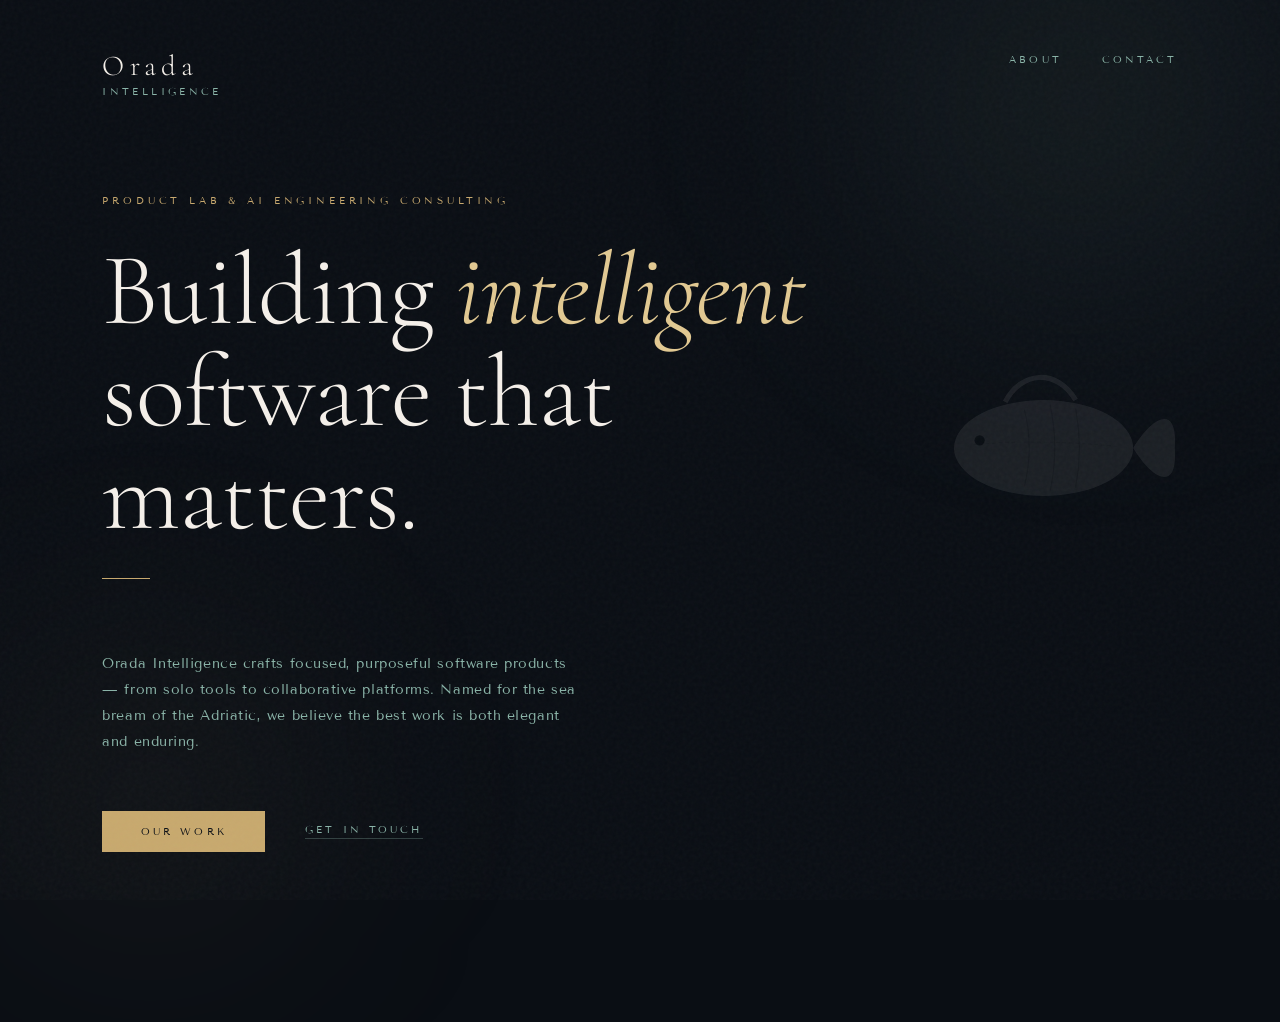
==== docs/index.html @ 45f2043a "first Orada homepage." ====
<!DOCTYPE html>
<html lang="en">
<head>
  <meta charset="UTF-8">
  <meta name="viewport" content="width=device-width, initial-scale=1.0">
  <title>Orada Intelligence</title>
  <link href="https://fonts.googleapis.com/css2?family=Cormorant+Garamond:ital,wght@0,300;0,400;1,300&family=Tenor+Sans&display=swap" rel="stylesheet">
  <style>
    *, *::before, *::after { margin: 0; padding: 0; box-sizing: border-box; }

    :root {
      --deep:   #0a0e14;
      --ink:    #111820;
      --slate:  #1c2733;
      --gold:   #c8a96e;
      --gold-lt:#e2c992;
      --foam:   #d4e8e1;
      --mist:   #8ab4a8;
      --white:  #f5f0ea;
    }

    html, body {
      height: 100%;
      background: var(--deep);
      color: var(--white);
      font-family: 'Tenor Sans', sans-serif;
      overflow-x: hidden;
    }

    body::before {
      content: '';
      position: fixed; inset: 0;
      background-image: url("data:image/svg+xml,%3Csvg viewBox='0 0 256 256' xmlns='http://www.w3.org/2000/svg'%3E%3Cfilter id='n'%3E%3CfeTurbulence type='fractalNoise' baseFrequency='0.9' numOctaves='4' stitchTiles='stitch'/%3E%3C/filter%3E%3Crect width='100%25' height='100%25' filter='url(%23n)' opacity='1'/%3E%3C/svg%3E");
      opacity: 0.035;
      pointer-events: none;
      z-index: 999;
    }

    .ambient {
      position: fixed;
      border-radius: 50%;
      filter: blur(120px);
      pointer-events: none;
      z-index: 0;
    }
    .ambient-1 {
      width: 600px; height: 600px;
      background: radial-gradient(circle, rgba(139,180,168,0.12) 0%, transparent 70%);
      top: -200px; right: -100px;
      animation: drift1 18s ease-in-out infinite alternate;
    }
    .ambient-2 {
      width: 500px; height: 500px;
      background: radial-gradient(circle, rgba(200,169,110,0.08) 0%, transparent 70%);
      bottom: -150px; left: -100px;
      animation: drift2 22s ease-in-out infinite alternate;
    }
    @keyframes drift1 { from { transform: translate(0,0); } to { transform: translate(-60px, 80px); } }
    @keyframes drift2 { from { transform: translate(0,0); } to { transform: translate(80px,-60px); } }

    main {
      position: relative;
      z-index: 1;
      min-height: 100vh;
      display: grid;
      grid-template-rows: auto 1fr auto;
      padding: 0 clamp(2rem, 8vw, 8rem);
    }

    header {
      padding: 3rem 0 0;
      display: flex;
      justify-content: space-between;
      align-items: flex-start;
      opacity: 0;
      animation: fadeUp 1s ease 0.2s forwards;
    }

    .logo { display: flex; flex-direction: column; gap: 2px; }
    .logo-name {
      font-family: 'Cormorant Garamond', serif;
      font-weight: 300;
      font-size: clamp(1.4rem, 2.5vw, 1.8rem);
      letter-spacing: 0.18em;
      color: var(--white);
    }
    .logo-sub {
      font-size: 0.6rem;
      letter-spacing: 0.35em;
      text-transform: uppercase;
      color: var(--mist);
    }

    .nav { display: flex; gap: 2.5rem; align-items: center; padding-top: 0.3rem; }
    .nav a {
      font-size: 0.65rem;
      letter-spacing: 0.3em;
      text-transform: uppercase;
      color: var(--mist);
      text-decoration: none;
      transition: color 0.3s;
    }
    .nav a:hover { color: var(--gold-lt); }

    .hero {
      display: flex;
      flex-direction: column;
      justify-content: center;
      padding: 6rem 0 4rem;
      max-width: 820px;
    }

    .eyebrow {
      font-size: 0.6rem;
      letter-spacing: 0.4em;
      text-transform: uppercase;
      color: var(--gold);
      margin-bottom: 2rem;
      opacity: 0;
      animation: fadeUp 1s ease 0.5s forwards;
    }

    h1 {
      font-family: 'Cormorant Garamond', serif;
      font-weight: 300;
      font-size: clamp(3.5rem, 8vw, 7rem);
      line-height: 1.0;
      letter-spacing: -0.01em;
      color: var(--white);
      opacity: 0;
      animation: fadeUp 1s ease 0.7s forwards;
    }
    h1 em { font-style: italic; color: var(--gold-lt); }

    .hero-body {
      margin-top: 2.5rem;
      max-width: 480px;
      font-size: 0.85rem;
      line-height: 1.9;
      letter-spacing: 0.04em;
      color: var(--mist);
      opacity: 0;
      animation: fadeUp 1s ease 0.95s forwards;
    }

    .cta-row {
      margin-top: 3.5rem;
      display: flex;
      align-items: center;
      gap: 2.5rem;
      opacity: 0;
      animation: fadeUp 1s ease 1.15s forwards;
    }

    .btn-primary {
      display: inline-block;
      padding: 0.9rem 2.4rem;
      background: var(--gold);
      color: var(--deep);
      font-family: 'Tenor Sans', sans-serif;
      font-size: 0.65rem;
      letter-spacing: 0.3em;
      text-transform: uppercase;
      text-decoration: none;
      transition: background 0.3s, transform 0.3s;
    }
    .btn-primary:hover { background: var(--gold-lt); transform: translateY(-2px); }

    .btn-ghost {
      font-size: 0.65rem;
      letter-spacing: 0.3em;
      text-transform: uppercase;
      color: var(--mist);
      text-decoration: none;
      border-bottom: 1px solid rgba(138,180,168,0.3);
      padding-bottom: 2px;
      transition: color 0.3s, border-color 0.3s;
    }
    .btn-ghost:hover { color: var(--foam); border-color: var(--foam); }

    .fish-mark {
      position: absolute;
      right: clamp(2rem, 8vw, 8rem);
      top: 50%;
      transform: translateY(-50%);
      opacity: 0;
      animation: fadeIn 2s ease 1.4s forwards;
    }
    .fish-mark svg { width: clamp(180px, 20vw, 320px); opacity: 0.07; }

    .rule {
      width: 48px; height: 1px;
      background: var(--gold);
      margin: 2rem 0;
      opacity: 0;
      animation: expandRule 1s ease 0.9s forwards;
    }
    @keyframes expandRule {
      from { width: 0; opacity: 0; }
      to   { width: 48px; opacity: 1; }
    }

    footer {
      padding: 2.5rem 0 3rem;
      display: flex;
      justify-content: space-between;
      align-items: center;
      border-top: 1px solid rgba(255,255,255,0.06);
      opacity: 0;
      animation: fadeUp 1s ease 1.4s forwards;
    }
    .footer-left {
      font-size: 0.6rem;
      letter-spacing: 0.25em;
      color: rgba(138,180,168,0.4);
      text-transform: uppercase;
    }
    .footer-right {
      font-family: 'Cormorant Garamond', serif;
      font-style: italic;
      font-size: 0.85rem;
      color: rgba(138,180,168,0.35);
      letter-spacing: 0.05em;
    }

    @keyframes fadeUp {
      from { opacity: 0; transform: translateY(24px); }
      to   { opacity: 1; transform: translateY(0); }
    }
    @keyframes fadeIn {
      from { opacity: 0; }
      to   { opacity: 1; }
    }

    @media (max-width: 640px) {
      .nav { display: none; }
      .fish-mark { display: none; }
      .cta-row { flex-direction: column; align-items: flex-start; gap: 1.5rem; }
      footer { flex-direction: column; gap: 0.75rem; text-align: center; }
    }
  </style>
</head>
<body>

  <div class="ambient ambient-1"></div>
  <div class="ambient ambient-2"></div>

  <div class="fish-mark">
    <svg viewBox="0 0 400 300" fill="none" xmlns="http://www.w3.org/2000/svg">
      <ellipse cx="190" cy="150" rx="140" ry="75" fill="white"/>
      <path d="M330 150 C360 100 400 80 395 150 C400 220 360 200 330 150Z" fill="white"/>
      <path d="M130 78 C155 30 210 25 240 75" stroke="white" stroke-width="8" fill="none"/>
      <path d="M170 155 C155 185 140 200 125 190 C140 175 150 165 170 155Z" fill="white"/>
      <circle cx="90" cy="138" r="16" fill="white"/>
      <circle cx="90" cy="138" r="8" fill="#0a0e14"/>
      <path d="M52 152 C60 158 68 156 72 150" stroke="white" stroke-width="4" fill="none" stroke-linecap="round"/>
      <path d="M160 90 Q175 150 160 210" stroke="#0a0e14" stroke-width="2" fill="none" opacity="0.3"/>
      <path d="M200 82 Q215 150 200 218" stroke="#0a0e14" stroke-width="2" fill="none" opacity="0.3"/>
      <path d="M240 88 Q252 150 240 212" stroke="#0a0e14" stroke-width="2" fill="none" opacity="0.3"/>
      <path d="M80 145 Q180 135 310 148" stroke="#0a0e14" stroke-width="2" fill="none" opacity="0.2" stroke-dasharray="6 4"/>
    </svg>
  </div>

  <main>
    <header>
      <div class="logo">
        <span class="logo-name">Orada</span>
        <span class="logo-sub">Intelligence</span>
      </div>
      <nav class="nav">
        <a href="#">About</a>
        <a href="#">Contact</a>
      </nav>
    </header>

    <section class="hero">
      <p class="eyebrow">Product Lab & AI engineering consulting</p>
      <h1>Building <em>intelligent</em><br>software that matters.</h1>
      <div class="rule"></div>
      <p class="hero-body">
        Orada Intelligence crafts focused, purposeful software products — from solo tools to collaborative platforms. Named for the sea bream of the Adriatic, we believe the best work is both elegant and enduring.
      </p>
      <div class="cta-row">
        <a href="#" class="btn-primary">Our Work</a>
        <a href="#" class="btn-ghost">Get in touch</a>
      </div>
    </section>

    <footer>
      <span class="footer-left">&copy; 2026 Orada Intelligence LLC &mdash; All rights reserved</span>
      <span class="footer-right">Orada &mdash; The best fish in the Adriatic</span>
    </footer>
  </main>

</body>
</html>
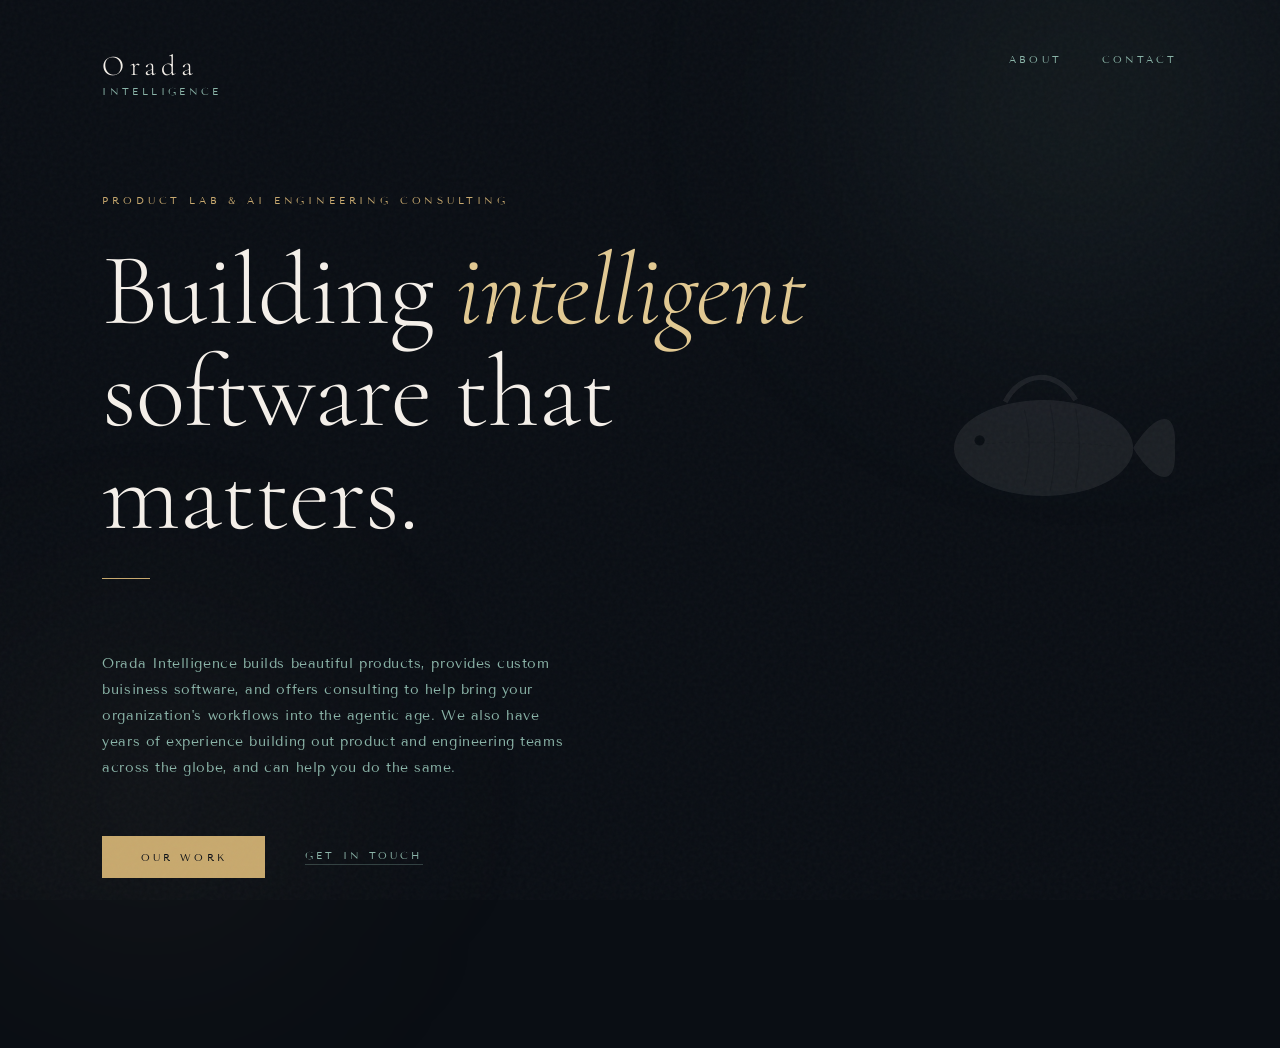
==== commit 94cd183e: "updated homepage." ====
--- a/docs/index.html
+++ b/docs/index.html
@@ -278,11 +278,12 @@
       <h1>Building <em>intelligent</em><br>software that matters.</h1>
       <div class="rule"></div>
       <p class="hero-body">
-        Orada Intelligence crafts focused, purposeful software products — from solo tools to collaborative platforms. Named for the sea bream of the Adriatic, we believe the best work is both elegant and enduring.
+        Orada Intelligence builds beautiful products, provides custom buisiness software, and offers consulting to help bring your organization's workflows into the agentic age. 
+        We also have years of experience building out product and engineering teams across the globe, and can help you do the same.
       </p>
       <div class="cta-row">
         <a href="#" class="btn-primary">Our Work</a>
-        <a href="#" class="btn-ghost">Get in touch</a>
+        <a href="mailto:info@oradaintelligence.com" class="btn-ghost">Get in touch</a>
       </div>
     </section>
 
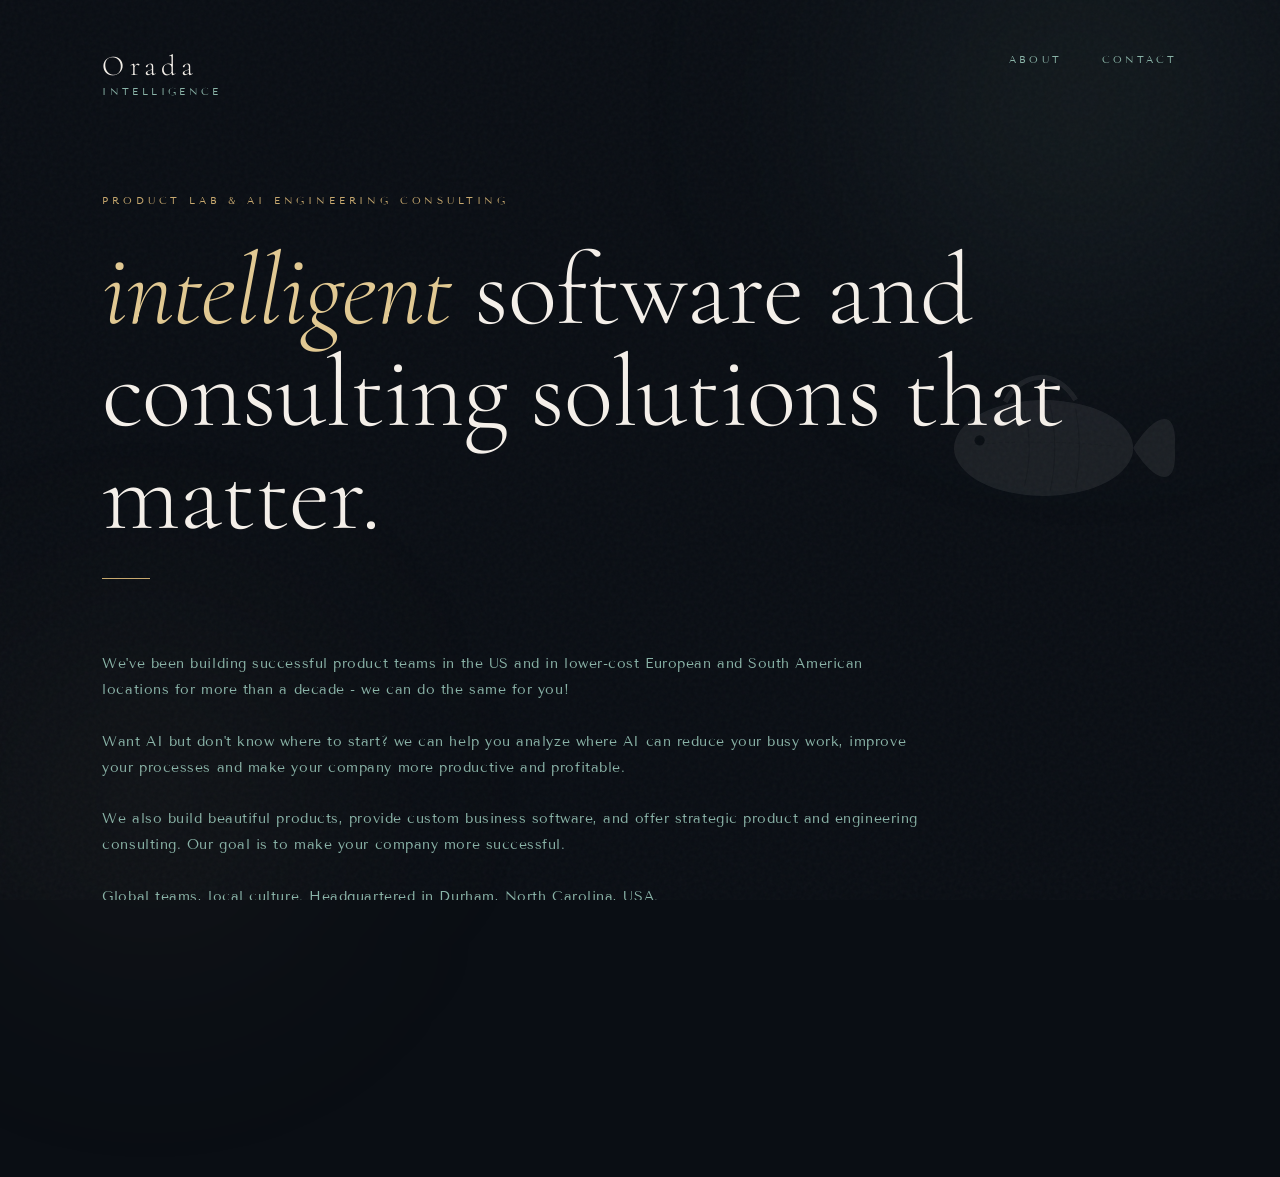
==== commit 0c7e0f53: "a few updates to the main page" ====
--- a/docs/index.html
+++ b/docs/index.html
@@ -5,240 +5,7 @@
   <meta name="viewport" content="width=device-width, initial-scale=1.0">
   <title>Orada Intelligence</title>
   <link href="https://fonts.googleapis.com/css2?family=Cormorant+Garamond:ital,wght@0,300;0,400;1,300&family=Tenor+Sans&display=swap" rel="stylesheet">
-  <style>
-    *, *::before, *::after { margin: 0; padding: 0; box-sizing: border-box; }
-
-    :root {
-      --deep:   #0a0e14;
-      --ink:    #111820;
-      --slate:  #1c2733;
-      --gold:   #c8a96e;
-      --gold-lt:#e2c992;
-      --foam:   #d4e8e1;
-      --mist:   #8ab4a8;
-      --white:  #f5f0ea;
-    }
-
-    html, body {
-      height: 100%;
-      background: var(--deep);
-      color: var(--white);
-      font-family: 'Tenor Sans', sans-serif;
-      overflow-x: hidden;
-    }
-
-    body::before {
-      content: '';
-      position: fixed; inset: 0;
-      background-image: url("data:image/svg+xml,%3Csvg viewBox='0 0 256 256' xmlns='http://www.w3.org/2000/svg'%3E%3Cfilter id='n'%3E%3CfeTurbulence type='fractalNoise' baseFrequency='0.9' numOctaves='4' stitchTiles='stitch'/%3E%3C/filter%3E%3Crect width='100%25' height='100%25' filter='url(%23n)' opacity='1'/%3E%3C/svg%3E");
-      opacity: 0.035;
-      pointer-events: none;
-      z-index: 999;
-    }
-
-    .ambient {
-      position: fixed;
-      border-radius: 50%;
-      filter: blur(120px);
-      pointer-events: none;
-      z-index: 0;
-    }
-    .ambient-1 {
-      width: 600px; height: 600px;
-      background: radial-gradient(circle, rgba(139,180,168,0.12) 0%, transparent 70%);
-      top: -200px; right: -100px;
-      animation: drift1 18s ease-in-out infinite alternate;
-    }
-    .ambient-2 {
-      width: 500px; height: 500px;
-      background: radial-gradient(circle, rgba(200,169,110,0.08) 0%, transparent 70%);
-      bottom: -150px; left: -100px;
-      animation: drift2 22s ease-in-out infinite alternate;
-    }
-    @keyframes drift1 { from { transform: translate(0,0); } to { transform: translate(-60px, 80px); } }
-    @keyframes drift2 { from { transform: translate(0,0); } to { transform: translate(80px,-60px); } }
-
-    main {
-      position: relative;
-      z-index: 1;
-      min-height: 100vh;
-      display: grid;
-      grid-template-rows: auto 1fr auto;
-      padding: 0 clamp(2rem, 8vw, 8rem);
-    }
-
-    header {
-      padding: 3rem 0 0;
-      display: flex;
-      justify-content: space-between;
-      align-items: flex-start;
-      opacity: 0;
-      animation: fadeUp 1s ease 0.2s forwards;
-    }
-
-    .logo { display: flex; flex-direction: column; gap: 2px; }
-    .logo-name {
-      font-family: 'Cormorant Garamond', serif;
-      font-weight: 300;
-      font-size: clamp(1.4rem, 2.5vw, 1.8rem);
-      letter-spacing: 0.18em;
-      color: var(--white);
-    }
-    .logo-sub {
-      font-size: 0.6rem;
-      letter-spacing: 0.35em;
-      text-transform: uppercase;
-      color: var(--mist);
-    }
-
-    .nav { display: flex; gap: 2.5rem; align-items: center; padding-top: 0.3rem; }
-    .nav a {
-      font-size: 0.65rem;
-      letter-spacing: 0.3em;
-      text-transform: uppercase;
-      color: var(--mist);
-      text-decoration: none;
-      transition: color 0.3s;
-    }
-    .nav a:hover { color: var(--gold-lt); }
-
-    .hero {
-      display: flex;
-      flex-direction: column;
-      justify-content: center;
-      padding: 6rem 0 4rem;
-      max-width: 820px;
-    }
-
-    .eyebrow {
-      font-size: 0.6rem;
-      letter-spacing: 0.4em;
-      text-transform: uppercase;
-      color: var(--gold);
-      margin-bottom: 2rem;
-      opacity: 0;
-      animation: fadeUp 1s ease 0.5s forwards;
-    }
-
-    h1 {
-      font-family: 'Cormorant Garamond', serif;
-      font-weight: 300;
-      font-size: clamp(3.5rem, 8vw, 7rem);
-      line-height: 1.0;
-      letter-spacing: -0.01em;
-      color: var(--white);
-      opacity: 0;
-      animation: fadeUp 1s ease 0.7s forwards;
-    }
-    h1 em { font-style: italic; color: var(--gold-lt); }
-
-    .hero-body {
-      margin-top: 2.5rem;
-      max-width: 480px;
-      font-size: 0.85rem;
-      line-height: 1.9;
-      letter-spacing: 0.04em;
-      color: var(--mist);
-      opacity: 0;
-      animation: fadeUp 1s ease 0.95s forwards;
-    }
-
-    .cta-row {
-      margin-top: 3.5rem;
-      display: flex;
-      align-items: center;
-      gap: 2.5rem;
-      opacity: 0;
-      animation: fadeUp 1s ease 1.15s forwards;
-    }
-
-    .btn-primary {
-      display: inline-block;
-      padding: 0.9rem 2.4rem;
-      background: var(--gold);
-      color: var(--deep);
-      font-family: 'Tenor Sans', sans-serif;
-      font-size: 0.65rem;
-      letter-spacing: 0.3em;
-      text-transform: uppercase;
-      text-decoration: none;
-      transition: background 0.3s, transform 0.3s;
-    }
-    .btn-primary:hover { background: var(--gold-lt); transform: translateY(-2px); }
-
-    .btn-ghost {
-      font-size: 0.65rem;
-      letter-spacing: 0.3em;
-      text-transform: uppercase;
-      color: var(--mist);
-      text-decoration: none;
-      border-bottom: 1px solid rgba(138,180,168,0.3);
-      padding-bottom: 2px;
-      transition: color 0.3s, border-color 0.3s;
-    }
-    .btn-ghost:hover { color: var(--foam); border-color: var(--foam); }
-
-    .fish-mark {
-      position: absolute;
-      right: clamp(2rem, 8vw, 8rem);
-      top: 50%;
-      transform: translateY(-50%);
-      opacity: 0;
-      animation: fadeIn 2s ease 1.4s forwards;
-    }
-    .fish-mark svg { width: clamp(180px, 20vw, 320px); opacity: 0.07; }
-
-    .rule {
-      width: 48px; height: 1px;
-      background: var(--gold);
-      margin: 2rem 0;
-      opacity: 0;
-      animation: expandRule 1s ease 0.9s forwards;
-    }
-    @keyframes expandRule {
-      from { width: 0; opacity: 0; }
-      to   { width: 48px; opacity: 1; }
-    }
-
-    footer {
-      padding: 2.5rem 0 3rem;
-      display: flex;
-      justify-content: space-between;
-      align-items: center;
-      border-top: 1px solid rgba(255,255,255,0.06);
-      opacity: 0;
-      animation: fadeUp 1s ease 1.4s forwards;
-    }
-    .footer-left {
-      font-size: 0.6rem;
-      letter-spacing: 0.25em;
-      color: rgba(138,180,168,0.4);
-      text-transform: uppercase;
-    }
-    .footer-right {
-      font-family: 'Cormorant Garamond', serif;
-      font-style: italic;
-      font-size: 0.85rem;
-      color: rgba(138,180,168,0.35);
-      letter-spacing: 0.05em;
-    }
-
-    @keyframes fadeUp {
-      from { opacity: 0; transform: translateY(24px); }
-      to   { opacity: 1; transform: translateY(0); }
-    }
-    @keyframes fadeIn {
-      from { opacity: 0; }
-      to   { opacity: 1; }
-    }
-
-    @media (max-width: 640px) {
-      .nav { display: none; }
-      .fish-mark { display: none; }
-      .cta-row { flex-direction: column; align-items: flex-start; gap: 1.5rem; }
-      footer { flex-direction: column; gap: 0.75rem; text-align: center; }
-    }
-  </style>
+  <link rel="stylesheet" href="styles.css">
 </head>
 <body>
 
@@ -275,15 +42,26 @@
 
     <section class="hero">
       <p class="eyebrow">Product Lab & AI engineering consulting</p>
-      <h1>Building <em>intelligent</em><br>software that matters.</h1>
+      <h1><em>intelligent</em> software and consulting solutions that matter.</h1>
       <div class="rule"></div>
       <p class="hero-body">
-        Orada Intelligence builds beautiful products, provides custom buisiness software, and offers consulting to help bring your organization's workflows into the agentic age. 
-        We also have years of experience building out product and engineering teams across the globe, and can help you do the same.
+        We've been building successful product teams in the US and in lower-cost European and South American locations
+        for more than a decade - we can do the same for you!
+        <br>
+        <br>
+        Want AI but don't know where to start? we can help you analyze where AI can reduce your busy work, improve 
+        your processes and make your company more productive and profitable.
+        <br>
+        <br>
+        We also build beautiful products, provide custom business software, and offer strategic product and engineering consulting. 
+        Our goal is to make your company more successful.
+        <br>
+        <br>
+        Global teams, local culture. Headquartered in Durham, North Carolina, USA.
       </p>
       <div class="cta-row">
-        <a href="#" class="btn-primary">Our Work</a>
-        <a href="mailto:info@oradaintelligence.com" class="btn-ghost">Get in touch</a>
+        <!--<a href="#" >Our Work</a> -->
+        <a class="btn-primary" href="mailto:info@oradaintelligence.com">Get in touch</a>
       </div>
     </section>
 
--- a/docs/styles.css
+++ b/docs/styles.css
@@ -0,0 +1,232 @@
+*, *::before, *::after { margin: 0; padding: 0; box-sizing: border-box; }
+
+:root {
+  --deep:   #0a0e14;
+  --ink:    #111820;
+  --slate:  #1c2733;
+  --gold:   #c8a96e;
+  --gold-lt:#e2c992;
+  --foam:   #d4e8e1;
+  --mist:   #8ab4a8;
+  --white:  #f5f0ea;
+}
+
+html, body {
+  height: 100%;
+  background: var(--deep);
+  color: var(--white);
+  font-family: 'Tenor Sans', sans-serif;
+  overflow-x: hidden;
+}
+
+body::before {
+  content: '';
+  position: fixed; inset: 0;
+  background-image: url("data:image/svg+xml,%3Csvg viewBox='0 0 256 256' xmlns='http://www.w3.org/2000/svg'%3E%3Cfilter id='n'%3E%3CfeTurbulence type='fractalNoise' baseFrequency='0.9' numOctaves='4' stitchTiles='stitch'/%3E%3C/filter%3E%3Crect width='100%25' height='100%25' filter='url(%23n)' opacity='1'/%3E%3C/svg%3E");
+  opacity: 0.035;
+  pointer-events: none;
+  z-index: 999;
+}
+
+.ambient {
+  position: fixed;
+  border-radius: 50%;
+  filter: blur(120px);
+  pointer-events: none;
+  z-index: 0;
+}
+.ambient-1 {
+  width: 600px; height: 600px;
+  background: radial-gradient(circle, rgba(139,180,168,0.12) 0%, transparent 70%);
+  top: -200px; right: -100px;
+  animation: drift1 18s ease-in-out infinite alternate;
+}
+.ambient-2 {
+  width: 500px; height: 500px;
+  background: radial-gradient(circle, rgba(200,169,110,0.08) 0%, transparent 70%);
+  bottom: -150px; left: -100px;
+  animation: drift2 22s ease-in-out infinite alternate;
+}
+@keyframes drift1 { from { transform: translate(0,0); } to { transform: translate(-60px, 80px); } }
+@keyframes drift2 { from { transform: translate(0,0); } to { transform: translate(80px,-60px); } }
+
+main {
+  position: relative;
+  z-index: 1;
+  min-height: 100vh;
+  display: grid;
+  grid-template-rows: auto 1fr auto;
+  padding: 0 clamp(2rem, 8vw, 8rem);
+}
+
+header {
+  padding: 3rem 0 0;
+  display: flex;
+  justify-content: space-between;
+  align-items: flex-start;
+  opacity: 0;
+  animation: fadeUp 1s ease 0.2s forwards;
+}
+
+.logo { display: flex; flex-direction: column; gap: 2px; }
+.logo-name {
+  font-family: 'Cormorant Garamond', serif;
+  font-weight: 300;
+  font-size: clamp(1.4rem, 2.5vw, 1.8rem);
+  letter-spacing: 0.18em;
+  color: var(--white);
+}
+.logo-sub {
+  font-size: 0.6rem;
+  letter-spacing: 0.35em;
+  text-transform: uppercase;
+  color: var(--mist);
+}
+
+.nav { display: flex; gap: 2.5rem; align-items: center; padding-top: 0.3rem; }
+.nav a {
+  font-size: 0.65rem;
+  letter-spacing: 0.3em;
+  text-transform: uppercase;
+  color: var(--mist);
+  text-decoration: none;
+  transition: color 0.3s;
+}
+.nav a:hover { color: var(--gold-lt); }
+
+.hero {
+  display: flex;
+  flex-direction: column;
+  justify-content: center;
+  padding: 6rem 0 4rem;
+  max-width: 1200px;
+}
+
+.eyebrow {
+  font-size: 0.6rem;
+  letter-spacing: 0.4em;
+  text-transform: uppercase;
+  color: var(--gold);
+  margin-bottom: 2rem;
+  opacity: 0;
+  animation: fadeUp 1s ease 0.5s forwards;
+}
+
+h1 {
+  font-family: 'Cormorant Garamond', serif;
+  font-weight: 300;
+  font-size: clamp(3.5rem, 8vw, 7rem);
+  line-height: 1.0;
+  letter-spacing: -0.01em;
+  color: var(--white);
+  opacity: 0;
+  animation: fadeUp 1s ease 0.7s forwards;
+}
+h1 em { font-style: italic; color: var(--gold-lt); }
+
+.hero-body {
+  margin-top: 2.5rem;
+  max-width: 820px;
+  font-size: 0.85rem;
+  line-height: 1.9;
+  letter-spacing: 0.04em;
+  color: var(--mist);
+  opacity: 0;
+  animation: fadeUp 1s ease 0.95s forwards;
+}
+
+.cta-row {
+  margin-top: 3.5rem;
+  display: flex;
+  align-items: center;
+  gap: 2.5rem;
+  opacity: 0;
+  animation: fadeUp 1s ease 1.15s forwards;
+}
+
+.btn-primary {
+  display: inline-block;
+  padding: 0.9rem 2.4rem;
+  background: var(--gold);
+  color: var(--deep);
+  font-family: 'Tenor Sans', sans-serif;
+  font-size: 0.65rem;
+  letter-spacing: 0.3em;
+  text-transform: uppercase;
+  text-decoration: none;
+  transition: background 0.3s, transform 0.3s;
+}
+.btn-primary:hover { background: var(--gold-lt); transform: translateY(-2px); }
+
+.btn-ghost {
+  font-size: 0.65rem;
+  letter-spacing: 0.3em;
+  text-transform: uppercase;
+  color: var(--mist);
+  text-decoration: none;
+  border-bottom: 1px solid rgba(138,180,168,0.3);
+  padding-bottom: 2px;
+  transition: color 0.3s, border-color 0.3s;
+}
+.btn-ghost:hover { color: var(--foam); border-color: var(--foam); }
+
+.fish-mark {
+  position: absolute;
+  right: clamp(2rem, 8vw, 8rem);
+  top: 50%;
+  transform: translateY(-50%);
+  opacity: 0;
+  animation: fadeIn 2s ease 1.4s forwards;
+}
+.fish-mark svg { width: clamp(180px, 20vw, 320px); opacity: 0.07; }
+
+.rule {
+  width: 48px; height: 1px;
+  background: var(--gold);
+  margin: 2rem 0;
+  opacity: 0;
+  animation: expandRule 1s ease 0.9s forwards;
+}
+@keyframes expandRule {
+  from { width: 0; opacity: 0; }
+  to   { width: 48px; opacity: 1; }
+}
+
+footer {
+  padding: 2.5rem 0 3rem;
+  display: flex;
+  justify-content: space-between;
+  align-items: center;
+  border-top: 1px solid rgba(255,255,255,0.06);
+  opacity: 0;
+  animation: fadeUp 1s ease 1.4s forwards;
+}
+.footer-left {
+  font-size: 0.6rem;
+  letter-spacing: 0.25em;
+  color: rgba(138,180,168,0.4);
+  text-transform: uppercase;
+}
+.footer-right {
+  font-family: 'Cormorant Garamond', serif;
+  font-style: italic;
+  font-size: 0.85rem;
+  color: rgba(138,180,168,0.35);
+  letter-spacing: 0.05em;
+}
+
+@keyframes fadeUp {
+  from { opacity: 0; transform: translateY(24px); }
+  to   { opacity: 1; transform: translateY(0); }
+}
+@keyframes fadeIn {
+  from { opacity: 0; }
+  to   { opacity: 1; }
+}
+
+@media (max-width: 640px) {
+  .nav { display: none; }
+  .fish-mark { display: none; }
+  .cta-row { flex-direction: column; align-items: flex-start; gap: 1.5rem; }
+  footer { flex-direction: column; gap: 0.75rem; text-align: center; }
+}
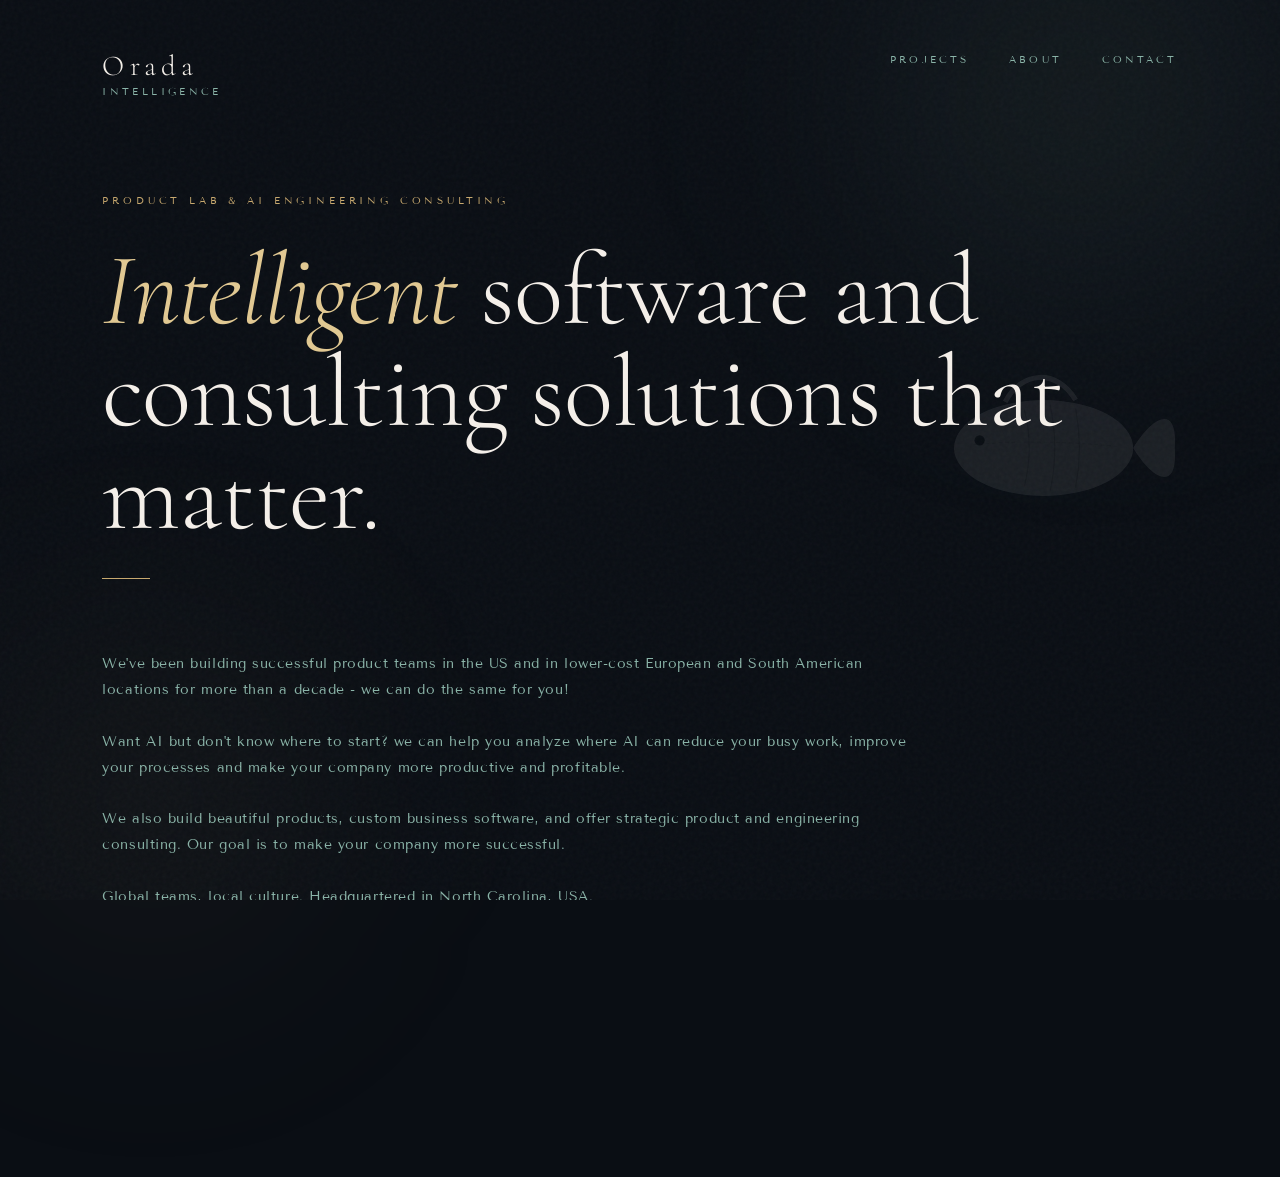
==== commit 588103f9: "Added projects, about us, more ." ====
--- a/docs/index.html
+++ b/docs/index.html
@@ -4,6 +4,8 @@
   <meta charset="UTF-8">
   <meta name="viewport" content="width=device-width, initial-scale=1.0">
   <title>Orada Intelligence</title>
+  <link rel="icon" type="image/svg+xml" href="favicon.svg">
+  <link rel="icon" type="image/png" href="favicon.png">
   <link href="https://fonts.googleapis.com/css2?family=Cormorant+Garamond:ital,wght@0,300;0,400;1,300&family=Tenor+Sans&display=swap" rel="stylesheet">
   <link rel="stylesheet" href="styles.css">
 </head>
@@ -30,19 +32,20 @@
 
   <main>
     <header>
-      <div class="logo">
+      <a href="index.html" class="logo">
         <span class="logo-name">Orada</span>
         <span class="logo-sub">Intelligence</span>
-      </div>
+      </a>
       <nav class="nav">
-        <a href="#">About</a>
-        <a href="#">Contact</a>
+        <a href="projects.html">Projects</a>
+        <a href="about.html">About</a>
+        <a href="mailto:info@oradaintelligence.com">Contact</a>
       </nav>
     </header>
 
     <section class="hero">
       <p class="eyebrow">Product Lab & AI engineering consulting</p>
-      <h1><em>intelligent</em> software and consulting solutions that matter.</h1>
+      <h1><em>Intelligent</em> software and consulting solutions that matter.</h1>
       <div class="rule"></div>
       <p class="hero-body">
         We've been building successful product teams in the US and in lower-cost European and South American locations
@@ -53,14 +56,14 @@
         your processes and make your company more productive and profitable.
         <br>
         <br>
-        We also build beautiful products, provide custom business software, and offer strategic product and engineering consulting. 
+        We also build beautiful products, custom business software, and offer strategic product and engineering consulting. 
         Our goal is to make your company more successful.
         <br>
         <br>
-        Global teams, local culture. Headquartered in Durham, North Carolina, USA.
+        Global teams, local culture. Headquartered in North Carolina, USA.
       </p>
       <div class="cta-row">
-        <!--<a href="#" >Our Work</a> -->
+        <a class="btn-ghost" href="projects.html">Our Work</a>
         <a class="btn-primary" href="mailto:info@oradaintelligence.com">Get in touch</a>
       </div>
     </section>
--- a/docs/styles.css
+++ b/docs/styles.css
@@ -224,9 +224,178 @@
   to   { opacity: 1; }
 }
 
+/* Projects Page */
+.page-content {
+  padding: 4rem 0;
+  max-width: 1200px;
+}
+
+.page-intro {
+  max-width: 680px;
+  font-size: 0.85rem;
+  line-height: 1.9;
+  letter-spacing: 0.04em;
+  color: var(--mist);
+  opacity: 0;
+  animation: fadeUp 1s ease 0.9s forwards;
+}
+
+.projects-grid {
+  display: grid;
+  grid-template-columns: repeat(auto-fill, minmax(340px, 1fr));
+  gap: 2rem;
+  margin-top: 3.5rem;
+  opacity: 0;
+  animation: fadeUp 1s ease 1.1s forwards;
+}
+
+.project-card {
+  background: rgba(255,255,255,0.02);
+  border: 1px solid rgba(255,255,255,0.06);
+  padding: 2rem;
+  transition: background 0.3s, border-color 0.3s, transform 0.3s;
+}
+
+.project-card:hover {
+  background: rgba(255,255,255,0.04);
+  border-color: rgba(200,169,110,0.2);
+  transform: translateY(-4px);
+}
+
+.project-category {
+  font-size: 0.55rem;
+  letter-spacing: 0.35em;
+  text-transform: uppercase;
+  color: var(--gold);
+  margin-bottom: 1rem;
+}
+
+.project-title {
+  font-family: 'Cormorant Garamond', serif;
+  font-weight: 300;
+  font-size: 1.5rem;
+  line-height: 1.3;
+  color: var(--white);
+  margin-bottom: 1rem;
+}
+
+.project-description {
+  font-size: 0.8rem;
+  line-height: 1.8;
+  letter-spacing: 0.03em;
+  color: var(--mist);
+  margin-bottom: 1.5rem;
+}
+
+.project-tags {
+  display: flex;
+  flex-wrap: wrap;
+  gap: 0.5rem;
+}
+
+.project-tags span {
+  font-size: 0.55rem;
+  letter-spacing: 0.2em;
+  text-transform: uppercase;
+  color: rgba(138,180,168,0.6);
+  background: rgba(138,180,168,0.08);
+  padding: 0.4rem 0.8rem;
+  border-radius: 2px;
+}
+
+.cta-section {
+  margin-top: 4rem;
+  padding-top: 3rem;
+  border-top: 1px solid rgba(255,255,255,0.06);
+  display: flex;
+  align-items: center;
+  gap: 2rem;
+  opacity: 0;
+  animation: fadeUp 1s ease 1.3s forwards;
+}
+
+.cta-text {
+  font-family: 'Cormorant Garamond', serif;
+  font-size: 1.4rem;
+  font-style: italic;
+  color: var(--foam);
+}
+
+.nav-active {
+  color: var(--gold-lt) !important;
+}
+
+a.logo {
+  text-decoration: none;
+}
+
+/* About Page */
+.about-content {
+  margin-top: 2rem;
+  opacity: 0;
+  animation: fadeUp 1s ease 0.9s forwards;
+}
+
+.about-section {
+  margin-bottom: 3.5rem;
+}
+
+.about-heading {
+  font-family: 'Cormorant Garamond', serif;
+  font-weight: 300;
+  font-size: 1.6rem;
+  color: var(--gold-lt);
+  margin-bottom: 1.5rem;
+  letter-spacing: 0.02em;
+}
+
+.about-text {
+  max-width: 720px;
+  font-size: 0.85rem;
+  line-height: 1.9;
+  letter-spacing: 0.04em;
+  color: var(--mist);
+  margin-bottom: 1.25rem;
+}
+
+.about-text:last-child {
+  margin-bottom: 0;
+}
+
+.values-grid {
+  display: grid;
+  grid-template-columns: repeat(auto-fill, minmax(280px, 1fr));
+  gap: 2rem;
+  margin-top: 1rem;
+}
+
+.value-item {
+  padding: 1.5rem;
+  background: rgba(255,255,255,0.02);
+  border-left: 2px solid var(--gold);
+}
+
+.value-title {
+  font-family: 'Cormorant Garamond', serif;
+  font-weight: 400;
+  font-size: 1.1rem;
+  color: var(--white);
+  margin-bottom: 0.75rem;
+}
+
+.value-text {
+  font-size: 0.8rem;
+  line-height: 1.8;
+  letter-spacing: 0.03em;
+  color: var(--mist);
+}
+
 @media (max-width: 640px) {
   .nav { display: none; }
   .fish-mark { display: none; }
   .cta-row { flex-direction: column; align-items: flex-start; gap: 1.5rem; }
   footer { flex-direction: column; gap: 0.75rem; text-align: center; }
-}
+  .projects-grid { grid-template-columns: 1fr; }
+  .cta-section { flex-direction: column; align-items: flex-start; gap: 1.5rem; }
+  .values-grid { grid-template-columns: 1fr; }
+}
